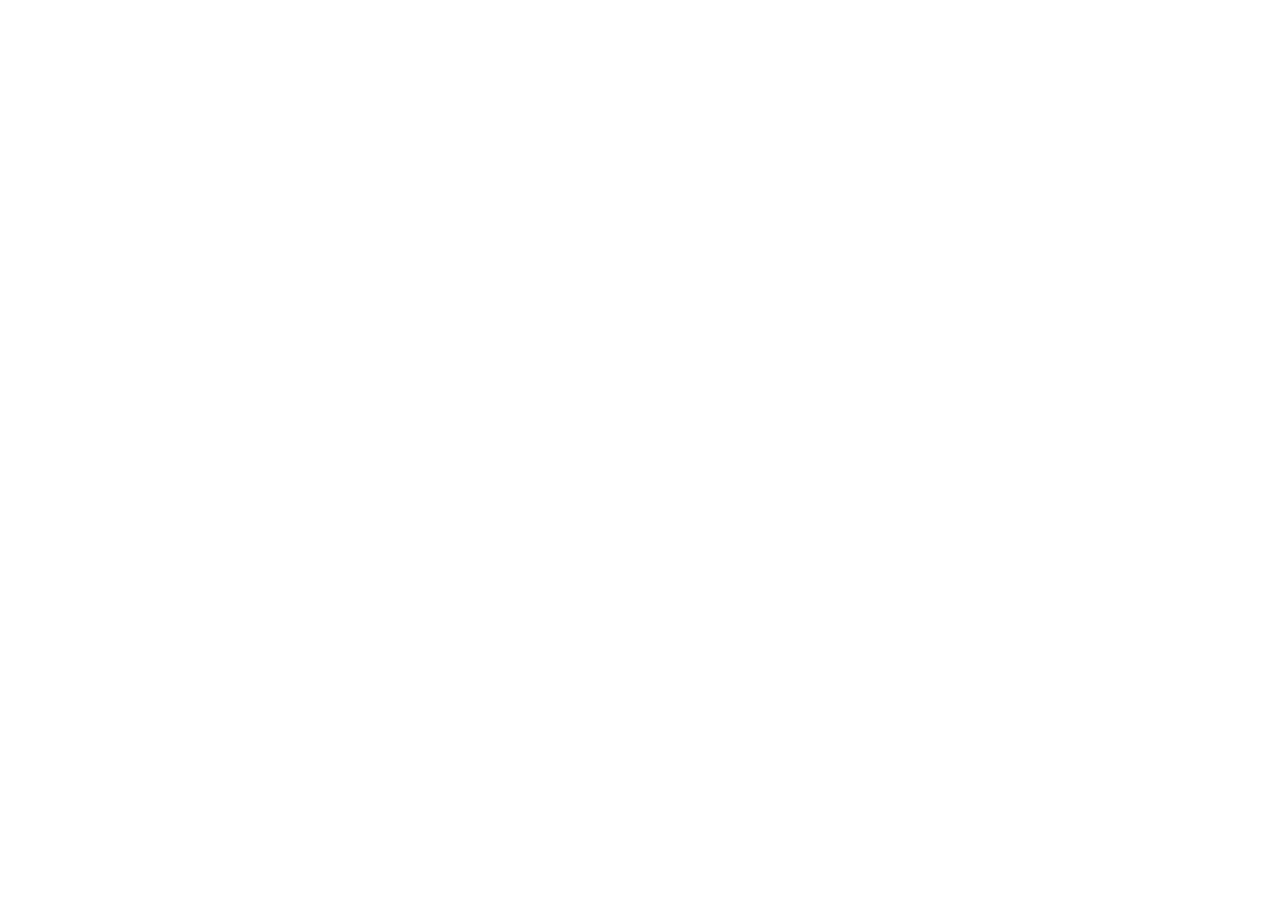
==== index.html @ be653403 "Create index.html" ====
<!DOCTYPE html>
<html lang="pl">
<head>

<meta charset="UTF-8">
<meta name="viewport" content="width=device-width, initial-scale=1">

<title>Moja aplikacja</title>

<link rel="stylesheet" href="style.css">
<link rel="manifest" href="manifest.json">

<meta name="theme-color" content="#0d6efd">

</head>

<body>
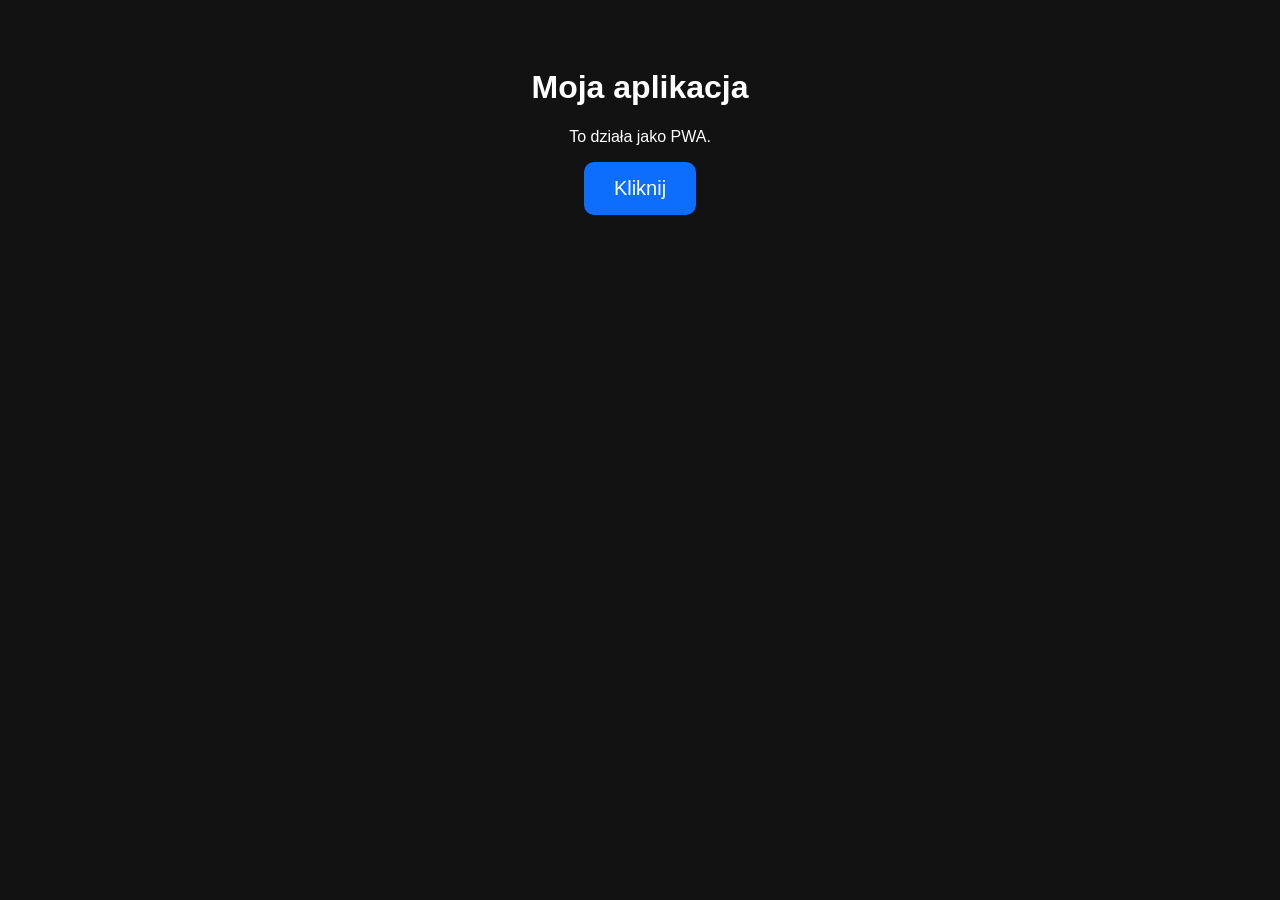
==== commit b106dce1: "Update index.html" ====
--- a/index.html
+++ b/index.html
@@ -15,3 +15,20 @@
 </head>
 
 <body>
+
+<h1>Moja aplikacja</h1>
+
+<p>To działa jako PWA.</p>
+
+<button id="btn">Kliknij</button>
+
+<script src="script.js"></script>
+
+<script>
+if ("serviceWorker" in navigator) {
+navigator.serviceWorker.register("service-worker.js");
+}
+</script>
+
+</body>
+</html>
--- a/style.css
+++ b/style.css
@@ -0,0 +1,29 @@
+body{
+
+background:#121212;
+
+color:white;
+
+font-family:Arial;
+
+text-align:center;
+
+padding:40px;
+
+}
+
+button{
+
+background:#0d6efd;
+
+color:white;
+
+border:none;
+
+padding:15px 30px;
+
+font-size:20px;
+
+border-radius:10px;
+
+}
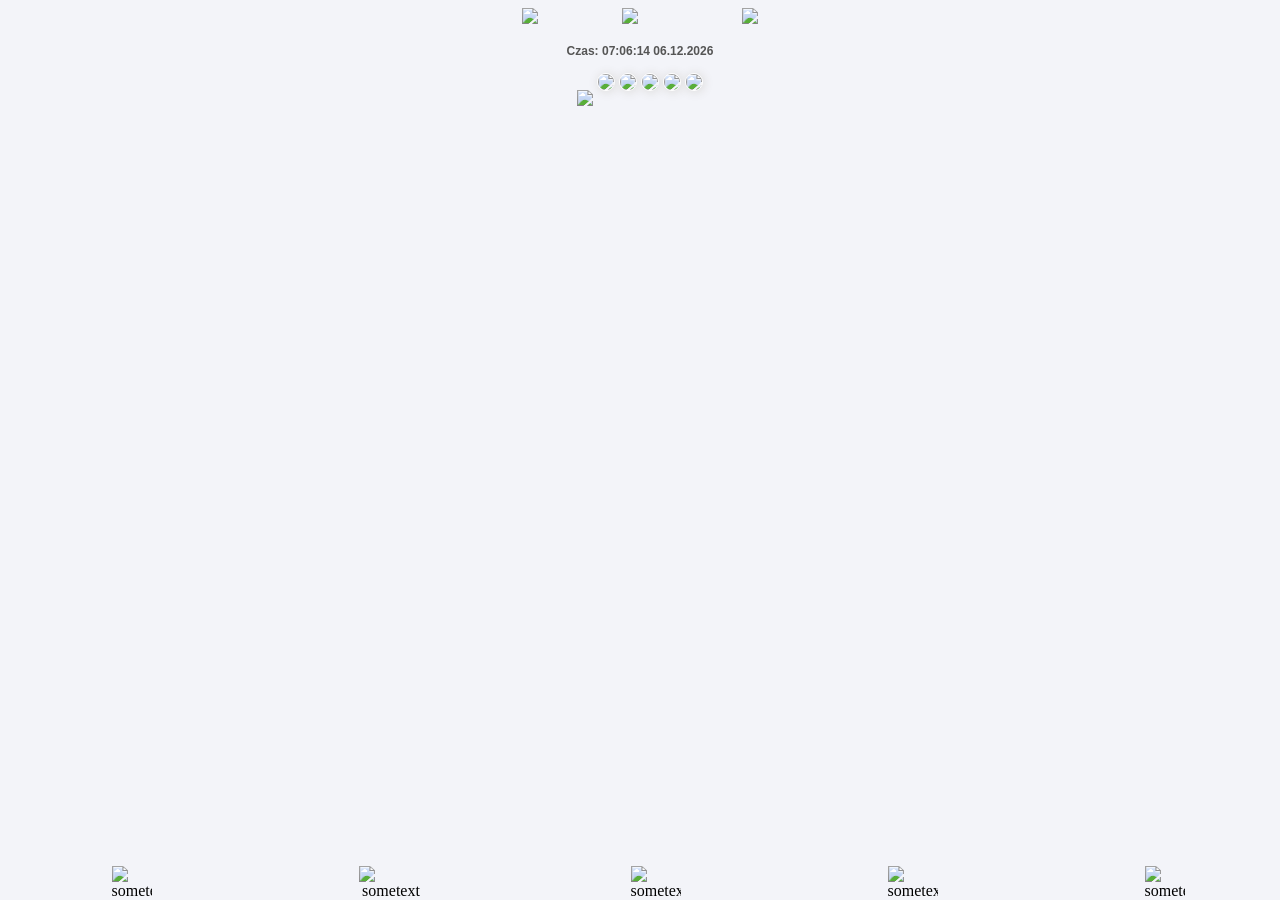
==== commit 05d0ac01: "Update index.html" ====
--- a/index.html
+++ b/index.html
@@ -1,34 +1,117 @@
 <!DOCTYPE html>
-<html lang="pl">
+<html lang="en">
 <head>
+    <meta charset="UTF-8">
+    <meta name="viewport" content="width=device-width, initial-scale=1.0">
+    <title>Document</title>
+    
+    
+</head>
+<body style="background-color: #f3f4f9;">
+    
+    <nav class="navbar">
+        
+        <a href="index2.html"><img class="wroc" src="wroc.png" width="70"></a>
+        <img class="dow" src="pas2.png" width="90">
+        <img class="inf" src="pas3.png" width="30"><br>
+        <div id="czas" class="czas"></div>
+        <img class="dowod" src="DOWOD.gif" width="370">
+        <img class="dowo" src="guz1.png" width="340">
+        <img class="dowo" src="guz2.png" width="340">
+        <img class="dowo" src="guz3.png" width="340">
+        <img class="dowo" src="guz4.png" width="340">
+        <img class="dowo" src="guz5.png" width="340">
+    </nav>
+    
+    <nav class="navbarr">
+        <img class="ba" src="bar7.png" alt="sometext" style="width: 40px;" />
+        <img class="ba" src="bar6.png" alt="sometext" style="width: 65px;" />
+        <img class="ba" src="bar2.png" alt="sometext" style="width: 50px;" />
+        <img class="ba" src="bar4.png" alt="sometext" style="width: 50px;" />
+        <img class="ba" src="bar5.png" alt="sometext" style="width: 40px;" />
+    </nav>
+        
+    
+    <style>
+         #czas {
+     font-size: 12px;
+    font-weight: bold;
+    }
+        .navbarr{
+            width: 100%;
+        display: flex;
+        justify-content: space-around;
+        background-color: #f3f4f9;
+      
+       text-align: center;
+        position: fixed;
+        bottom: 0;
+        
+        
+        }
+        .dowo{
+            width: 90%;
+            text-align: center;
+            border: 1px solid white;
+            border-radius: 15px;
+            background-color: #f3f4f9;
+            box-shadow: 1px 1px 10px 1px rgb(223, 222, 222);
+            margin-bottom: 15px;
+        }
+        .dowod{
+            width: 100%;
+            text-align: center;
+        }
+        .dow{
+            
+            margin-left:80px ;
+            margin-right:100px ;
+        }
+        @media (max-width: 420px){
+        
+            .dow{
+                margin-left: 40px ;
+            margin-right: 60px ;
+            }
+          } 
+        
+        .navbar{
+            
+            text-align: center;
+            
+            
+        }
+        .czas {
+  display: flex;
+  justify-content: center;
+  align-items: center;
+  height: 5vh;
+ 
+  margin: 0;
+  font-family: Arial, sans-serif;
+  color: #555;
+}
+      
+    </style>
+<script>
+    function aktualizujCzas() {
+  const teraz = new Date();
+  const godzina = teraz.getHours().toString().padStart(2, '0');
+  const minuta = teraz.getMinutes().toString().padStart(2, '0');
+  const sekunda = teraz.getSeconds().toString().padStart(2, '0');
+  const dzien = teraz.getDate().toString().padStart(2, '0');
+  const miesiac = (teraz.getMonth() + 1).toString().padStart(2, '0');
+  const rok = teraz.getFullYear();
 
-<meta charset="UTF-8">
-<meta name="viewport" content="width=device-width, initial-scale=1">
+  document.getElementById('czas').textContent = `Czas: ${godzina}:${minuta}:${sekunda} ${dzien}.${miesiac}.${rok}`;
+}
 
-<title>Moja aplikacja</title>
+// Uruchomienie aktualizacji czasu co sekundę
+setInterval(aktualizujCzas, 1000);
 
-<link rel="stylesheet" href="style.css">
-<link rel="manifest" href="manifest.json">
+// Wywołanie funkcji od razu po załadowaniu
+aktualizujCzas();
 
-<meta name="theme-color" content="#0d6efd">
-
-</head>
-
-<body>
-
-<h1>Moja aplikacja</h1>
-
-<p>To działa jako PWA.</p>
-
-<button id="btn">Kliknij</button>
-
-<script src="script.js"></script>
-
-<script>
-if ("serviceWorker" in navigator) {
-navigator.serviceWorker.register("service-worker.js");
-}
-</script>
-
+  </script>
 </body>
 </html>
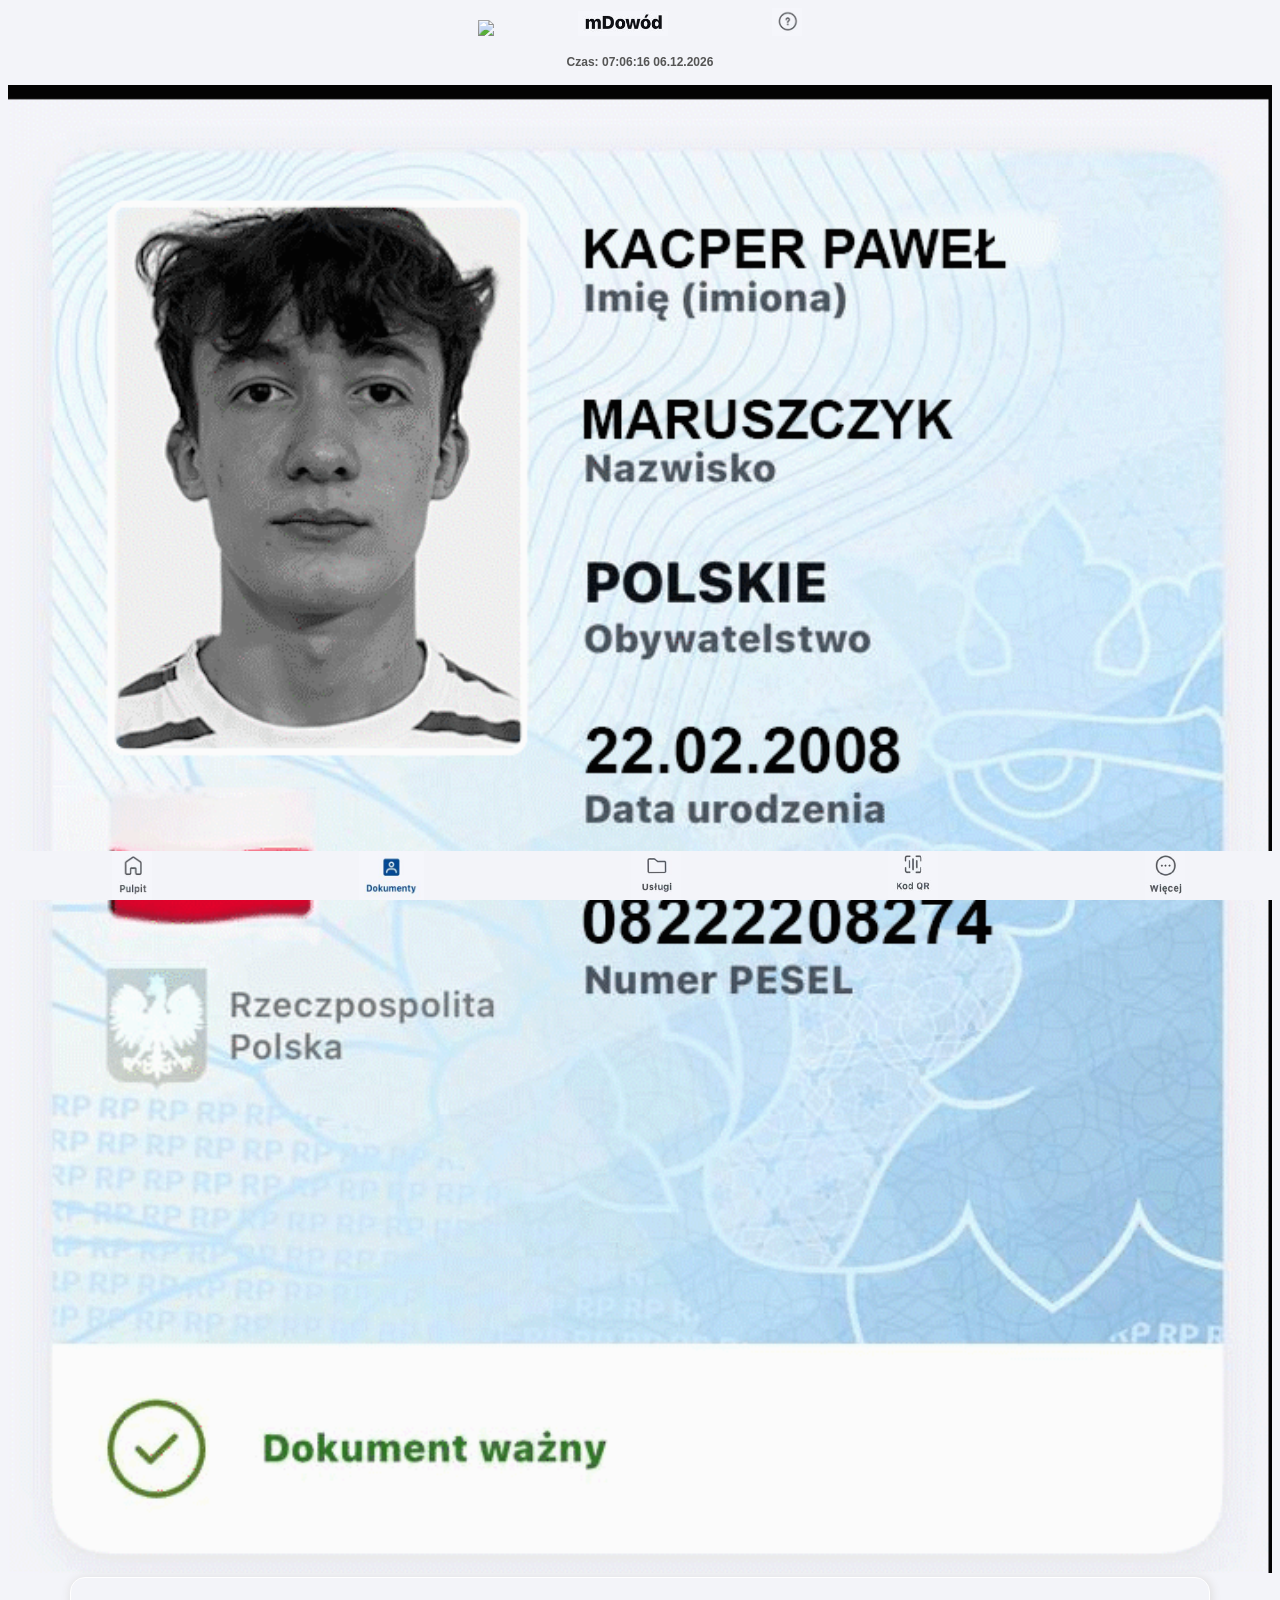
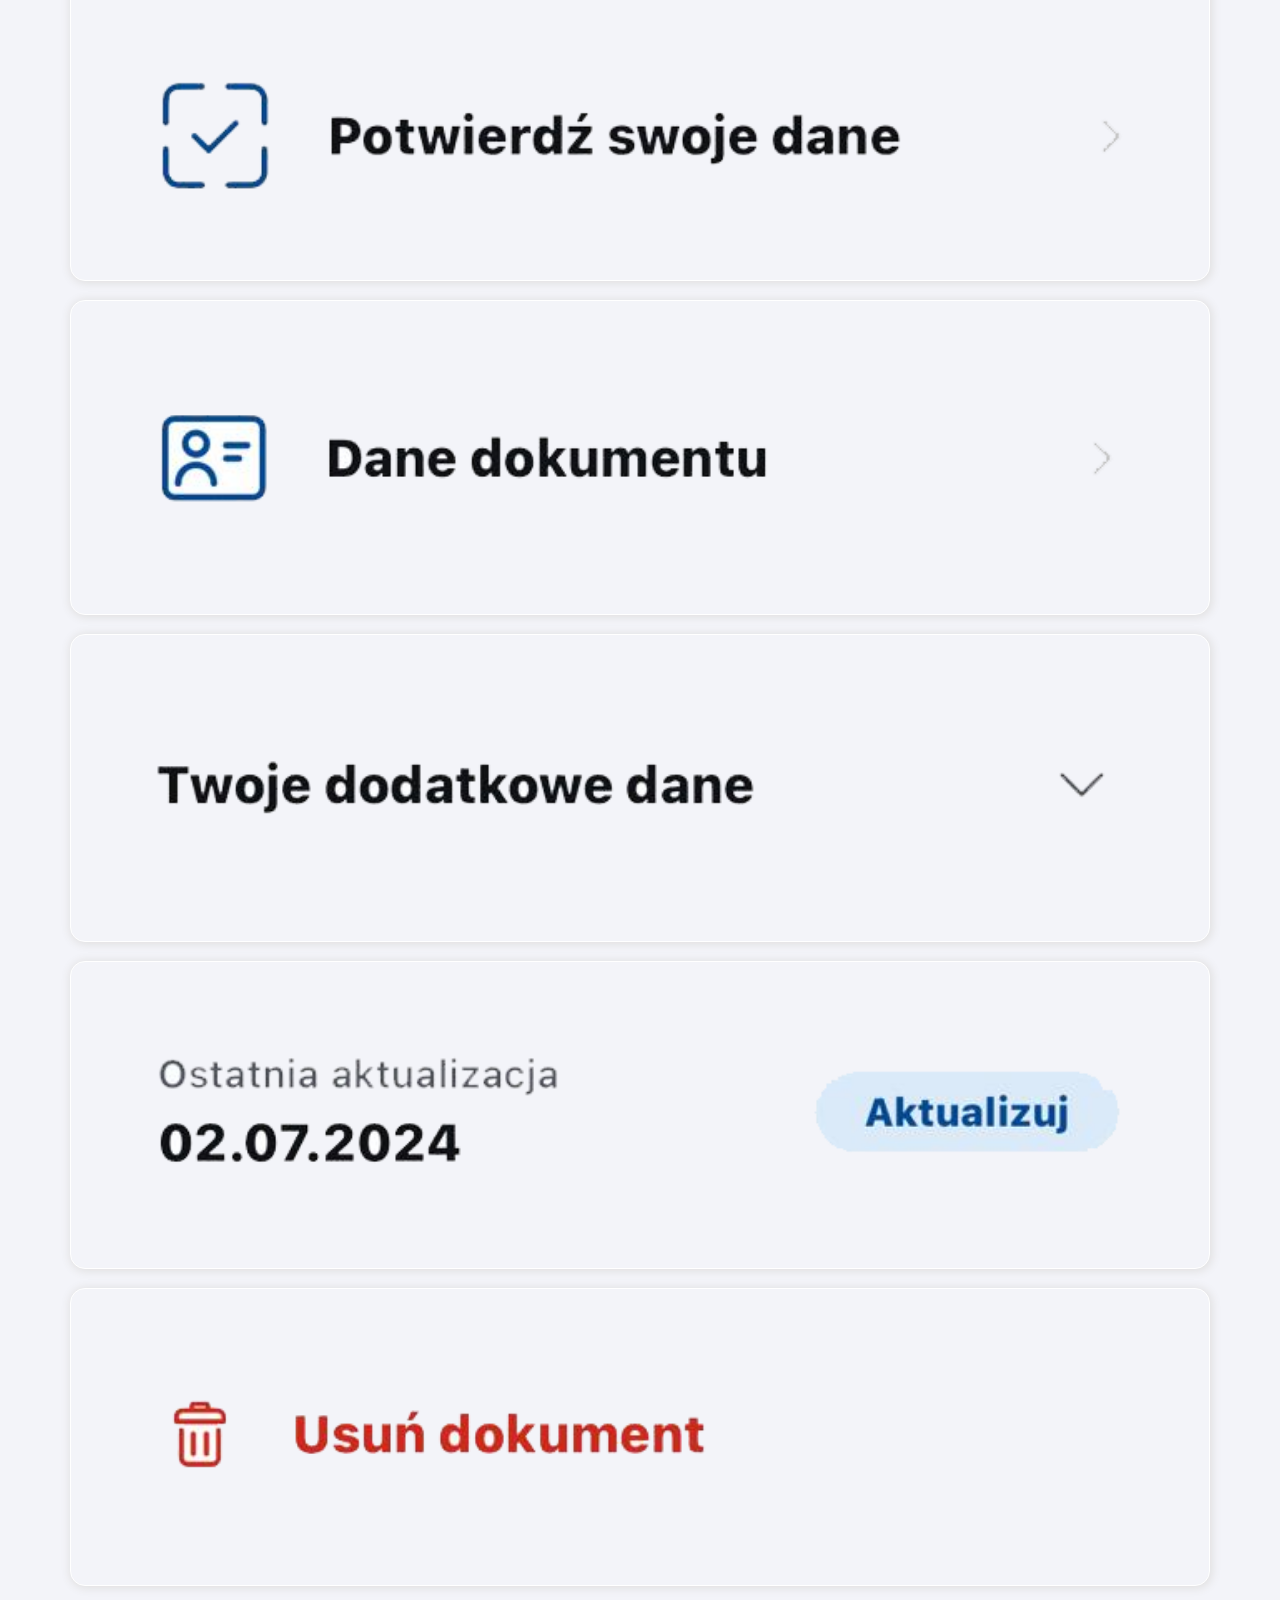
==== commit 851729cf: "Update index.html" ====
--- a/index.html
+++ b/index.html
@@ -113,5 +113,12 @@
 aktualizujCzas();
 
   </script>
+    <script src="script.js"></script>
+
+<script>
+if ("serviceWorker" in navigator) {
+navigator.serviceWorker.register("service-worker.js");
+}
+</script>
 </body>
 </html>
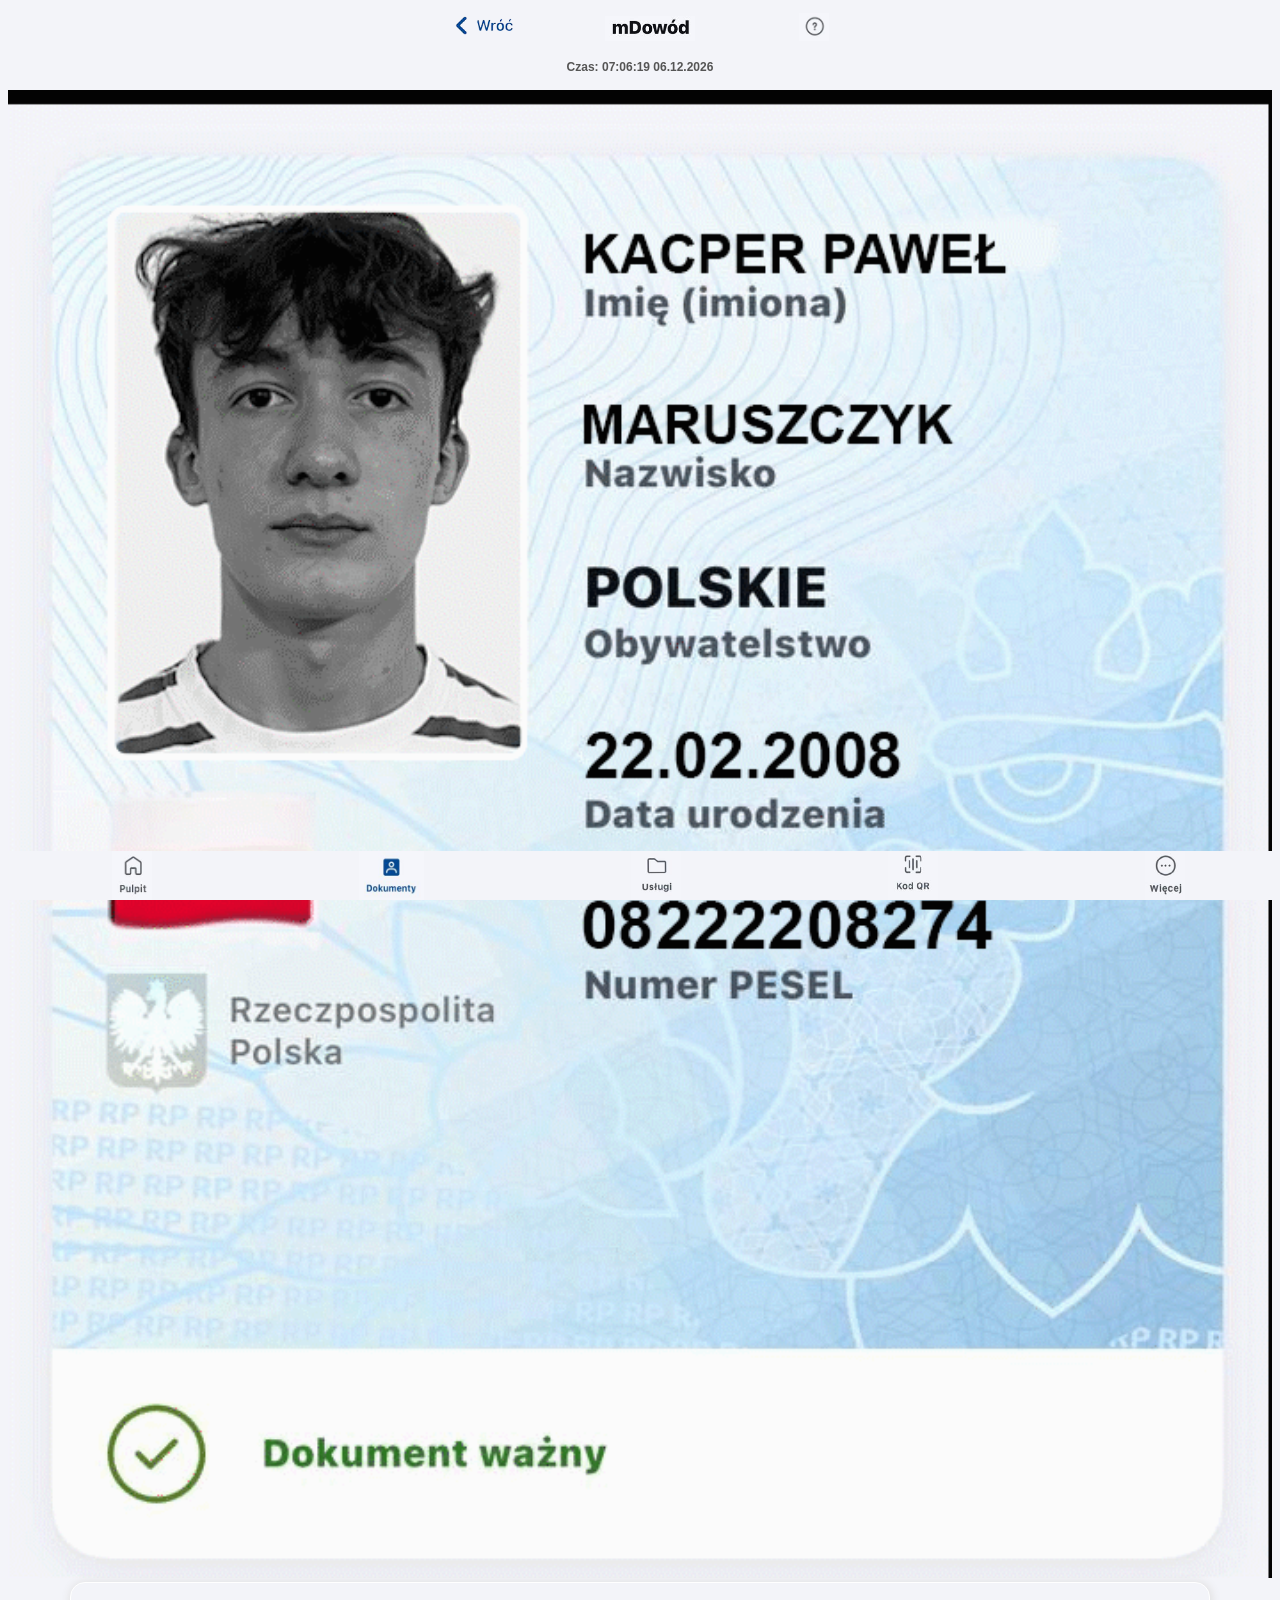
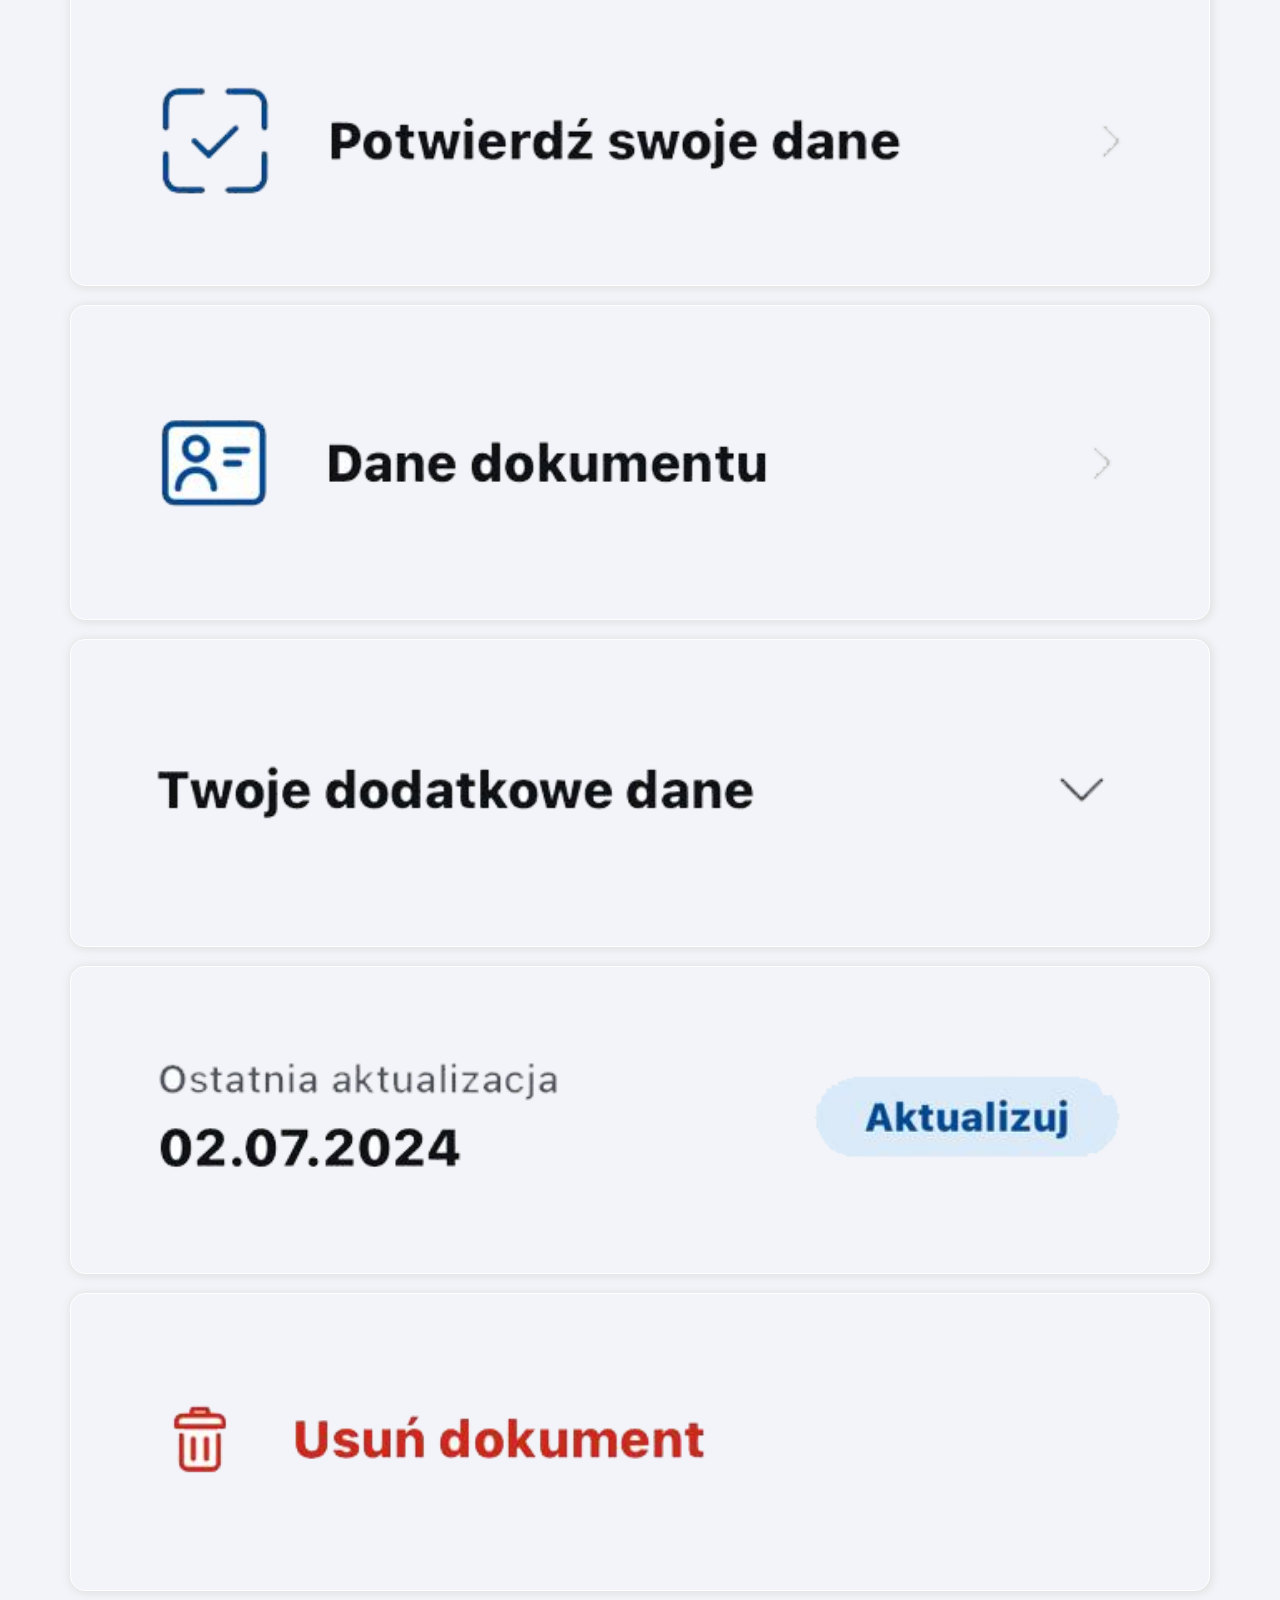
==== commit d1a389a3: "Update index.html" ====
--- a/index.html
+++ b/index.html
@@ -3,7 +3,7 @@
 <head>
     <meta charset="UTF-8">
     <meta name="viewport" content="width=device-width, initial-scale=1.0">
-    <title>Document</title>
+    <title>mObywatel</title>
     
     
 </head>
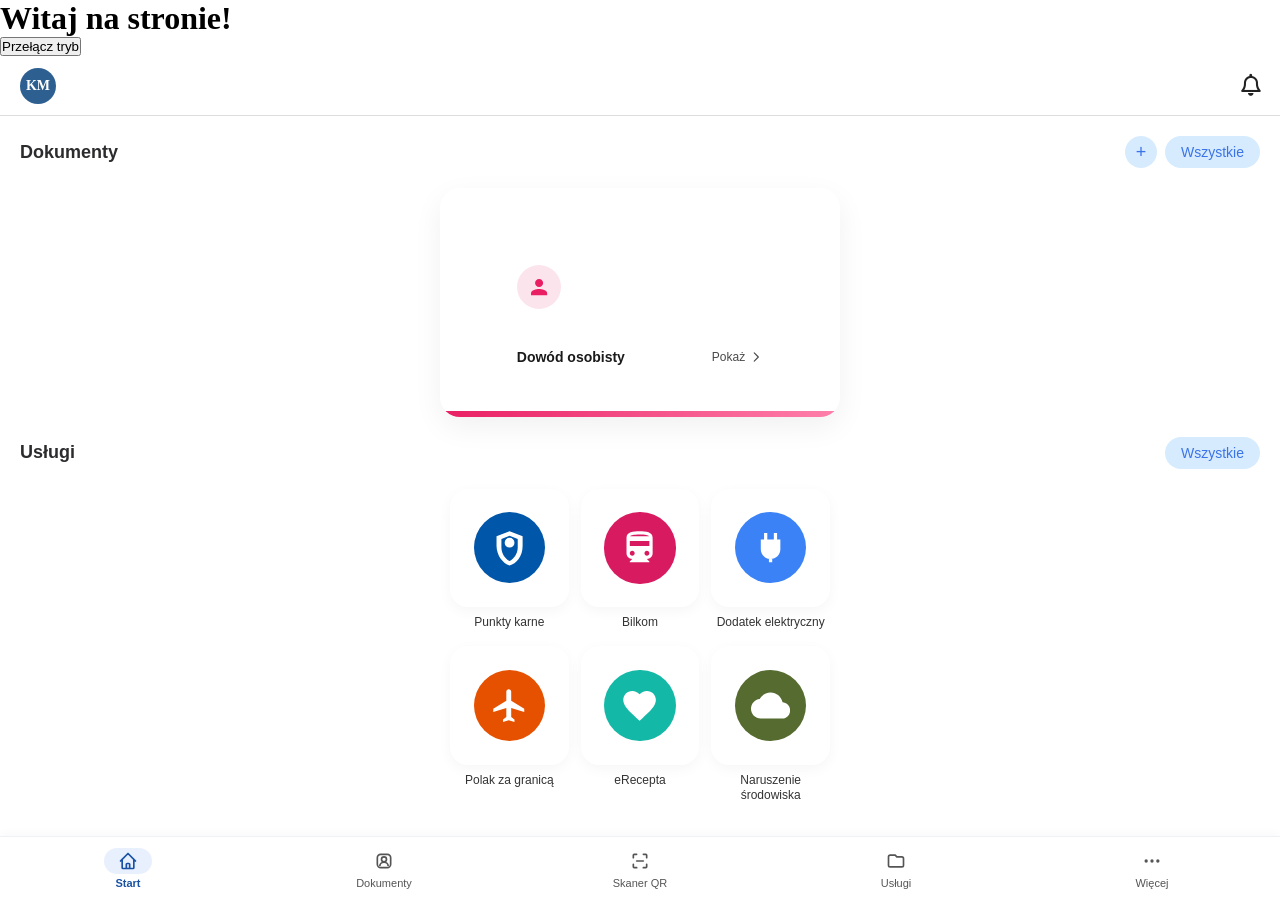
==== commit 845fc5b8: "Add files via upload" ====
--- a/index.html
+++ b/index.html
@@ -1,124 +1,193 @@
-<!DOCTYPE html>
-<html lang="en">
-<head>
-    <meta charset="UTF-8">
-    <meta name="viewport" content="width=device-width, initial-scale=1.0">
-    <title>mObywatel</title>
-    
-    
-</head>
-<body style="background-color: #f3f4f9;">
-    
-    <nav class="navbar">
-        
-        <a href="index2.html"><img class="wroc" src="wroc.png" width="70"></a>
-        <img class="dow" src="pas2.png" width="90">
-        <img class="inf" src="pas3.png" width="30"><br>
-        <div id="czas" class="czas"></div>
-        <img class="dowod" src="DOWOD.gif" width="370">
-        <img class="dowo" src="guz1.png" width="340">
-        <img class="dowo" src="guz2.png" width="340">
-        <img class="dowo" src="guz3.png" width="340">
-        <img class="dowo" src="guz4.png" width="340">
-        <img class="dowo" src="guz5.png" width="340">
-    </nav>
-    
-    <nav class="navbarr">
-        <img class="ba" src="bar7.png" alt="sometext" style="width: 40px;" />
-        <img class="ba" src="bar6.png" alt="sometext" style="width: 65px;" />
-        <img class="ba" src="bar2.png" alt="sometext" style="width: 50px;" />
-        <img class="ba" src="bar4.png" alt="sometext" style="width: 50px;" />
-        <img class="ba" src="bar5.png" alt="sometext" style="width: 40px;" />
-    </nav>
-        
-    
-    <style>
-         #czas {
-     font-size: 12px;
-    font-weight: bold;
-    }
-        .navbarr{
-            width: 100%;
-        display: flex;
-        justify-content: space-around;
-        background-color: #f3f4f9;
-      
-       text-align: center;
-        position: fixed;
-        bottom: 0;
-        
-        
-        }
-        .dowo{
-            width: 90%;
-            text-align: center;
-            border: 1px solid white;
-            border-radius: 15px;
-            background-color: #f3f4f9;
-            box-shadow: 1px 1px 10px 1px rgb(223, 222, 222);
-            margin-bottom: 15px;
-        }
-        .dowod{
-            width: 100%;
-            text-align: center;
-        }
-        .dow{
-            
-            margin-left:80px ;
-            margin-right:100px ;
-        }
-        @media (max-width: 420px){
-        
-            .dow{
-                margin-left: 40px ;
-            margin-right: 60px ;
-            }
-          } 
-        
-        .navbar{
-            
-            text-align: center;
-            
-            
-        }
-        .czas {
-  display: flex;
-  justify-content: center;
-  align-items: center;
-  height: 5vh;
- 
-  margin: 0;
-  font-family: Arial, sans-serif;
-  color: #555;
-}
-      
-    </style>
-<script>
-    function aktualizujCzas() {
-  const teraz = new Date();
-  const godzina = teraz.getHours().toString().padStart(2, '0');
-  const minuta = teraz.getMinutes().toString().padStart(2, '0');
-  const sekunda = teraz.getSeconds().toString().padStart(2, '0');
-  const dzien = teraz.getDate().toString().padStart(2, '0');
-  const miesiac = (teraz.getMonth() + 1).toString().padStart(2, '0');
-  const rok = teraz.getFullYear();
-
-  document.getElementById('czas').textContent = `Czas: ${godzina}:${minuta}:${sekunda} ${dzien}.${miesiac}.${rok}`;
-}
-
-// Uruchomienie aktualizacji czasu co sekundę
-setInterval(aktualizujCzas, 1000);
-
-// Wywołanie funkcji od razu po załadowaniu
-aktualizujCzas();
-
-  </script>
-    <script src="script.js"></script>
-
-<script>
-if ("serviceWorker" in navigator) {
-navigator.serviceWorker.register("service-worker.js");
-}
-</script>
-</body>
-</html>
+<!DOCTYPE html>
+<html lang="en">
+<head>
+    <meta charset="UTF-8">
+    <meta name="viewport" content="width=device-width, initial-scale=1.0">
+    <title>Aplikacja</title>
+    <link rel="stylesheet" href="style.css">
+    <link rel="stylesheet" href="https://cdnjs.cloudflare.com/ajax/libs/font-awesome/6.5.2/css/all.min.css">
+</head><script>
+    if (localStorage.getItem('theme') === 'dark') {
+      document.documentElement.classList.add('dark-mode-preload');
+    }
+  </script>
+<body>
+  <h1>Witaj na stronie!</h1>
+  <button onclick="toggleTheme()">Przełącz tryb</button>
+  <header class="header">
+    <div class="logo">
+        KM
+    </div>
+
+    <button class="notification">
+        <i class="fa-regular fa-bell"></i>
+    </button>
+</header>
+<div class="documents-header">
+  <h2>Dokumenty</h2>
+  <div class="actions">
+    <button class="btn-icon" aria-label="Dodaj">+</button>
+    <button class="btn-text">Wszystkie</button>
+  </div>
+</div>
+<div class="card-wrapper">
+  <div class="card">
+    <div class="card-icon">
+      <svg viewBox="0 0 24 24" fill="currentColor">
+        <path d="M12 12c2.21 0 4-1.79 4-4s-1.79-4-4-4-4 1.79-4 4 1.79 4 4 4zm0 2c-2.67 0-8 1.34-8 4v2h16v-2c0-2.66-5.33-4-8-4z"/>
+      </svg>
+    </div>
+    
+    <div class="card-footer">
+      <span class="card-title">Dowód osobisty</span>
+      <a href="dowod.html" class="card-btn">
+  Pokaż
+  <svg class="arrow-icon" viewBox="0 0 24 24" fill="none" stroke="currentColor" stroke-width="2">
+    <path d="M9 5l7 7-7 7" stroke-linecap="round" stroke-linejoin="round"/>
+  </svg>
+</a>
+    </div>
+  </div>
+</div>
+<div class="documents-header">
+  <h2>Usługi</h2>
+  <div class="actions">
+    <button class="btn-text">Wszystkie</button>
+  </div>
+</div>
+<div class="services-grid">
+  <!-- Punkty karne -->
+  <div class="service-item">
+    <div class="icon-box">
+      <div class="icon-circle bg-blue">
+        <svg viewBox="0 0 24 24" fill="currentColor">
+          <path d="M12 2L4 5v6c0 5.55 3.84 10.74 8 12 4.16-1.26 8-5.45 8-12V5l-8-3zm0 4a3 3 0 1 1 0 6 3 3 0 0 1 0-6zm0 14.3c-2.5-1.1-5-4.5-5-8.3V6.7l5-1.9 5 1.9V12c0 3.8-2.5 7.2-5 8.3z"/>
+        </svg>
+      </div>
+    </div>
+    <span class="service-label">Punkty karne</span>
+  </div>
+
+  <!-- Bilkom -->
+  <div class="service-item">
+    <div class="icon-box">
+      <div class="icon-circle bg-pink">
+        <svg viewBox="0 0 24 24" fill="currentColor">
+          <path d="M12 2c-4 0-8 .5-8 4v9.5C4 17.43 5.57 19 7.5 19L6 20.5v.5h12v-.5L16.5 19c1.93 0 3.5-1.57 3.5-3.5V6c0-3.5-4-4-8-4zm0 2c3.71 0 5.13.46 5.8 1H6.2c.67-.54 2.09-1 5.8-1zm-6 4h12v3H6V8zm1.5 9c-.83 0-1.5-.67-1.5-1.5S6.67 14 7.5 14s1.5.67 1.5 1.5S8.33 17 7.5 17zm9 0c-.83 0-1.5-.67-1.5-1.5s.67-1.5 1.5-1.5 1.5.67 1.5 1.5-.67 1.5-1.5 1.5z"/>
+        </svg>
+      </div>
+    </div>
+    <span class="service-label">Bilkom</span>
+  </div>
+
+  <!-- Dodatek elektryczny -->
+  <div class="service-item">
+    <div class="icon-box">
+      <div class="icon-circle bg-light-blue">
+        <svg viewBox="0 0 24 24" fill="currentColor">
+          <path d="M16 7V3h-2v4h-4V3H8v4H6v6c0 3.31 2.69 6 6 6s6-2.69 6-6V7h-2zm-5 14v-2h2v2h-2z"/>
+        </svg>
+      </div>
+    </div>
+    <span class="service-label">Dodatek elektryczny</span>
+  </div>
+
+  <!-- Polak za granicą -->
+  <div class="service-item">
+    <div class="icon-box">
+      <div class="icon-circle bg-orange">
+        <svg viewBox="0 0 24 24" fill="currentColor">
+          <path d="M21 16v-2l-8-5V3.5c0-.83-.67-1.5-1.5-1.5S10 2.67 10 3.5V9l-8 5v2l8-2.5V19l-2 1.5V22l3.5-1 3.5 1v-1.5L13 19v-5.5l8 2.5z"/>
+        </svg>
+      </div>
+    </div>
+    <span class="service-label">Polak za granicą</span>
+  </div>
+
+  <!-- eRecepta -->
+  <div class="service-item">
+    <div class="icon-box">
+      <div class="icon-circle bg-turquoise">
+        <svg viewBox="0 0 24 24" fill="currentColor">
+          <path d="M12 21.35l-1.45-1.32C5.4 15.36 2 12.28 2 8.5 2 5.42 4.42 3 7.5 3c1.74 0 3.41.81 4.5 2.09C13.09 3.81 14.76 3 16.5 3 19.58 3 22 5.42 22 8.5c0 3.78-3.4 6.86-8.55 11.54L12 21.35z"/>
+        </svg>
+      </div>
+    </div>
+    <span class="service-label">eRecepta</span>
+  </div>
+
+  <!-- Naruszenie środowiska -->
+  <div class="service-item">
+    <div class="icon-box">
+      <div class="icon-circle bg-olive">
+        <svg viewBox="0 0 24 24" fill="currentColor">
+          <path d="M19.35 10.04C18.67 6.59 15.64 4 12 4 9.11 4 6.6 5.64 5.35 8.04 2.34 8.36 0 10.91 0 14c0 3.31 2.69 6 6 6h13c2.76 0 5-2.24 5-5 0-2.64-2.05-4.78-4.65-4.96z"/>
+        </svg>
+      </div>
+    </div>
+    <span class="service-label">Naruszenie środowiska</span>
+  </div>
+</div>
+<nav class="bottom-nav">
+  <!-- Start (Aktywna) -->
+  <a href="index.html" class="nav-item active">
+    <div class="icon-wrapper">
+      <svg viewBox="0 0 24 24" fill="none" stroke="currentColor" stroke-width="2">
+        <path d="M3 12l2-2m0 0l7-7 7 7M5 10v10a1 1 0 001 1h3m10-11l2 2m-2-2v10a1 1 0 01-1 1h-3m-6 0a1 1 0 001-1v-4a1 1 0 011-1h2a1 1 0 011 1v4a1 1 0 001 1m-6 0h6" stroke-linecap="round" stroke-linejoin="round"/>
+      </svg>
+    </div>
+    <span>Start</span>
+  </a>
+
+  <!-- Dokumenty (Przejście do dokumenty.html) -->
+  <a href="dokumenty.html" class="nav-item">
+    <div class="icon-wrapper">
+      <svg viewBox="0 0 24 24" fill="none" stroke="currentColor" stroke-width="2">
+        <rect x="4" y="4" width="16" height="16" rx="4"/>
+        <circle cx="12" cy="10" r="3"/>
+        <path d="M7 18c0-2.5 2.2-4.5 5-4.5s5 2 5 4.5"/>
+      </svg>
+    </div>
+    <span>Dokumenty</span>
+  </a>
+
+  <!-- Skaner QR -->
+  <a href="#" class="nav-item">
+    <div class="icon-wrapper">
+      <svg viewBox="0 0 24 24" fill="none" stroke="currentColor" stroke-width="2">
+        <path d="M4 8V5a1 1 0 011-1h3M4 16v3a1 1 0 001 1h3M16 4h3a1 1 0 011 1v3M16 20h3a1 1 0 001-1v-3M8 12h8" stroke-linecap="round" stroke-linejoin="round"/>
+      </svg>
+    </div>
+    <span>Skaner QR</span>
+  </a>
+
+  <!-- Usługi -->
+  <a href="#" class="nav-item">
+    <div class="icon-wrapper">
+      <svg viewBox="0 0 24 24" fill="none" stroke="currentColor" stroke-width="2">
+        <path d="M3 7v10a2 2 0 002 2h14a2 2 0 002-2V9a2 2 0 00-2-2h-6l-2-2H5a2 2 0 00-2 2z"/>
+      </svg>
+    </div>
+    <span>Usługi</span>
+  </a>
+
+  <!-- Więcej -->
+  <a href="#" class="nav-item">
+    <div class="icon-wrapper">
+      <svg viewBox="0 0 24 24" fill="currentColor">
+        <circle cx="5" cy="12" r="2"/>
+        <circle cx="12" cy="12" r="2"/>
+        <circle cx="19" cy="12" r="2"/>
+      </svg>
+    </div>
+    <span>Więcej</span>
+  </a>
+</nav>
+</body>
+<script src="script.js"></script>
+<script>
+if ("serviceWorker" in navigator) {
+navigator.serviceWorker.register("service-worker.js");
+}
+</script>
+</html>
--- a/style.css
+++ b/style.css
@@ -0,0 +1,486 @@
+* {
+    margin: 0;
+    padding: 0;
+    box-sizing: border-box;
+}
+
+
+.header {
+    height: 60px;
+    padding: 0 20px;
+    display: flex;
+    justify-content: space-between;
+    align-items: center;
+    border-bottom: 1px solid #ddd;
+    background: white;
+}
+
+.logo {
+    width: 36px;
+    height: 36px;
+    background: #2d5f90;
+    color: white;
+    border-radius: 50%;
+    display: flex;
+    justify-content: center;
+    align-items: center;
+    font-size: 14px;
+    font-weight: bold;
+}
+
+.notification {
+    background: none;
+    border: none;
+    cursor: pointer;
+    font-size: 22px;
+    color: #222;
+}
+
+.notification:hover {
+    color: #007bff;
+}
+
+.documents-header {
+  display: flex;
+  align-items: center;
+  justify-content: space-between;
+  font-family: -apple-system, BlinkMacSystemFont, "Segoe UI", Roboto, Helvetica, Arial, sans-serif;
+  margin: 20px;
+}
+
+.documents-header h2 {
+  font-size: 18px;
+  font-weight: 600;
+  color: #2c2c2e;
+  margin: 0;
+}
+
+.documents-header .actions {
+  display: flex;
+  align-items: center;
+  gap: 8px;
+  
+}
+
+.documents-header button {
+  border: none;
+  background-color: #e8f0fe;
+  color: #3b73e8;
+  cursor: pointer;
+  transition: background-color 0.2s ease;
+}
+
+.documents-header button:hover {
+  background-color: #d2e3fc;
+}
+
+.documents-header .btn-icon {
+  width: 32px;
+  height: 32px;
+  border-radius: 50%;
+  font-size: 18px;
+  display: flex;
+  align-items: center;
+  justify-content: center;
+  line-height: 1;
+  background-color: rgba(108, 181, 250, 0.274);
+}
+
+.documents-header .btn-text {
+  height: 32px;
+  padding: 0 16px;
+  border-radius: 16px;
+  font-size: 14px;
+  font-weight: 500;
+  background-color: rgba(108, 181, 250, 0.274);
+  
+}
+/* Wyśrodkowanie na całym ekranie */
+
+
+.card {
+  /* Sztywny margines 20px z każdej strony + wyśrodkowanie w poziomie */
+  margin: 20px auto;
+  width: calc(100% - 30px);
+  max-width: 400px;
+  
+  /* Elastyczne proporcje karty */
+  aspect-ratio: 1.75 / 1;
+  min-height: 200px;
+  
+  /* Wygląd i układ */
+  background-color: #ffffff;
+  border-radius: 20px;
+  padding: 6cqi 6cqi 4cqi 6cqi;
+  box-sizing: border-box;
+  display: flex;
+  flex-direction: column;
+  justify-content: space-between;
+  position: relative;
+  box-shadow: 0 10px 30px rgba(0, 0, 0, 0.06);
+  overflow: hidden;
+  container-type: inline-size;
+  font-family: -apple-system, BlinkMacSystemFont, "Segoe UI", Roboto, Helvetica, Arial, sans-serif;
+}
+
+/* Różowy pasek na dole */
+.card::after {
+  content: "";
+  position: absolute;
+  bottom: 0;
+  left: 0;
+  right: 0;
+  height: 6px;
+  background: linear-gradient(90deg, #e91e63, #ff80ab);
+}
+
+/* Ikona profilu */
+.card-icon {
+  width: 18cqw;
+  height: 18cqw;
+  max-width: 44px;
+  max-height: 44px;
+  min-width: 34px;
+  min-height: 34px;
+  background-color: #fce4ec;
+  border-radius: 50%;
+  display: flex;
+  align-items: center;
+  justify-content: center;
+}
+
+.card-icon svg {
+  width: 55%;
+  height: 55%;
+  fill: #e91e63;
+}
+
+/* Stopka karty */
+.card-footer {
+  display: flex;
+  align-items: center;
+  justify-content: space-between;
+  z-index: 1;
+}
+
+.card-title {
+  font-size: clamp(14px, 4.5cqw, 18px);
+  font-weight: 600;
+  color: #1a1a1a;
+}
+
+.card-btn {
+  background: none;
+  border: none;
+  color: #4a4a4a;
+  font-size: clamp(12px, 3.8cqw, 15px);
+  font-weight: 500;
+  display: flex;
+  align-items: center;
+  gap: 4px;
+  cursor: pointer;
+  padding: 0;
+  text-decoration: none;
+}
+
+.arrow-icon {
+  width: 14px;
+  height: 14px;
+}
+/* Kontener siatki z marginesem 20px oraz automatycznym dopasowaniem */
+.services-grid {
+  display: grid;
+  grid-template-columns: repeat(3, 1fr);
+  gap: 16px 12px;
+  width: calc(100% - 40px);
+  max-width: 380px;
+  margin: 20px auto;
+  box-sizing: border-box;
+  font-family: -apple-system, BlinkMacSystemFont, "Segoe UI", Roboto, Helvetica, Arial, sans-serif;
+}
+
+/* Pojedynczy element */
+.service-item {
+  display: flex;
+  flex-direction: column;
+  align-items: center;
+  text-align: center;
+  cursor: pointer;
+}
+
+/* Biały kafel tła dla ikony */
+.icon-box {
+  width: 100%;
+  aspect-ratio: 1 / 1;
+  background-color: #ffffff;
+  border-radius: 18px;
+  display: flex;
+  align-items: center;
+  justify-content: center;
+  box-shadow: 0 4px 14px rgba(0, 0, 0, 0.04);
+  margin-bottom: 8px;
+  transition: transform 0.15s ease;
+}
+
+.service-item:hover .icon-box {
+  transform: translateY(-2px);
+}
+
+/* Kolorowa kropka z ikoną */
+.icon-circle {
+  width: 60%;
+  height: 60%;
+  border-radius: 50%;
+  display: flex;
+  align-items: center;
+  justify-content: center;
+}
+
+.icon-circle svg {
+  width: 55%;
+  height: 55%;
+  fill: #ffffff;
+}
+
+/* Kolory tła ikonek */
+.bg-blue { background-color: #0056a8; }
+.bg-pink { background-color: #d81b60; }
+.bg-light-blue { background-color: #3b82f6; }
+.bg-orange { background-color: #e65100; }
+.bg-turquoise { background-color: #14b8a6; }
+.bg-olive { background-color: #556b2f; }
+
+/* Etykieta pod ikoną */
+.service-label {
+  font-size: 12px;
+  line-height: 1.25;
+  color: #333333;
+  font-weight: 400;
+  word-break: break-word;
+}
+/* Pasek nawigacyjny na samym dole ekranu */
+.bottom-nav {
+  position: fixed;
+  bottom: 0;
+  left: 0;
+  right: 0;
+  height: 64px;
+  background-color: #ffffff;
+  display: flex;
+  align-items: center;
+  justify-content: space-around;
+  border-top: 1px solid #eef2f6;
+  box-shadow: 0 -2px 10px rgba(0, 0, 0, 0.03);
+  z-index: 1000;
+  font-family: -apple-system, BlinkMacSystemFont, "Segoe UI", Roboto, Helvetica, Arial, sans-serif;
+  padding-bottom: env(safe-area-inset-bottom); /* Wsparcie dla pasków na nowszych telefonach */
+}
+
+/* Przyciski nawigacyjne */
+.nav-item {
+  display: flex;
+  flex-direction: column;
+  align-items: center;
+  justify-content: center;
+  text-decoration: none;
+  color: #555555;
+  font-size: 11px;
+  font-weight: 500;
+  gap: 3px;
+  flex: 1;
+}
+
+/* Kontener na ikonę */
+.nav-item .icon-wrapper {
+  width: 48px;
+  height: 26px;
+  border-radius: 13px;
+  display: flex;
+  align-items: center;
+  justify-content: center;
+  transition: background-color 0.2s ease;
+}
+
+.nav-item svg {
+  width: 20px;
+  height: 20px;
+}
+
+/* Aktywny element (Start) */
+.nav-item.active {
+  color: #1952a5;
+  font-weight: 600;
+}
+
+.nav-item.active .icon-wrapper {
+  background-color: #e8f0fe;
+}
+/* Górny pasek nawigacji */
+.top-navbar {
+  position: sticky;
+  top: 0;
+  left: 0;
+  right: 0;
+  height: 56px;
+  background-color: #ffffff;
+  display: flex;
+  align-items: center;
+  justify-content: center;
+  padding: 0 16px;
+  box-sizing: border-box;
+  z-index: 100;
+  font-family: -apple-system, BlinkMacSystemFont, "Segoe UI", Roboto, Helvetica, Arial, sans-serif;
+}
+
+/* Wyśrodkowany tytuł */
+.top-title {
+  font-size: 17px;
+  font-weight: 600;
+  color: #2b5b9a;
+  margin: 0;
+  text-align: center;
+}
+
+/* Przycisk edycji (ołówek) przyklejony do prawej krawędzi */
+.edit-btn {
+  position: absolute;
+  right: 16px;
+  background: none;
+  border: none;
+  padding: 8px;
+  cursor: pointer;
+  display: flex;
+  align-items: center;
+  justify-content: center;
+  color: #2b5b9a;
+  border-radius: 50%;
+  transition: background-color 0.2s ease;
+}
+
+.edit-btn:hover {
+  background-color: rgba(43, 91, 154, 0.08);
+}
+
+.edit-btn svg {
+  width: 20px;
+  height: 20px;
+}
+
+/* Kontener z przesunięciem w dół (margin-top: 24px) */
+.documents-container {
+  width: 100%;
+  margin-top: 24px; /* Przesunięcie całej sekcji w dół */
+  padding: 0 20px 90px 20px;
+  box-sizing: border-box;
+  font-family: -apple-system, BlinkMacSystemFont, "Segoe UI", Roboto, Helvetica, Arial, sans-serif;
+}
+
+/* Tytuł sekcji z większym odstępem od spodu (margin-bottom: 24px) */
+.section-title {
+  font-size: 16px;
+  font-weight: 600;
+  color: #333333;
+  margin: 0 0 24px 0; /* Zwiększony odstęp poniżej napisu */
+}
+
+/* Lista elementów */
+.documents-list {
+  display: flex;
+  flex-direction: column;
+  gap: 12px;
+  width: 100%;
+  margin-bottom: 24px;
+  
+}
+
+/* Kafel dokumentu */
+.doc-item {
+  width: 100%;
+  box-sizing: border-box;
+  display: flex;
+  align-items: center;
+  background-color: #ffffff;
+  padding: 22px 18px; /* Zwiększony padding (wcześniej 16px) zwiększa wysokość kafelka */
+  min-height: 72px;    /* Gwarantowana minimalna wysokość */
+  border-radius: 18px;
+  text-decoration: none;
+  box-shadow: 0 2px 8px rgba(0, 0, 0, 0.03);
+  transition: transform 0.15s ease, box-shadow 0.15s ease;
+}
+
+.doc-item:hover {
+  transform: translateY(-1px);
+  box-shadow: 0 4px 12px rgba(0, 0, 0, 0.06);
+}
+
+/* Lekko powiększone ikony proporcjonalnie do wyższego kafelka */
+.doc-icon {
+  width: 40px;
+  height: 40px;
+  border-radius: 12px;
+  display: flex;
+  align-items: center;
+  justify-content: center;
+  margin-right: 16px;
+  flex-shrink: 0;
+}
+
+.doc-icon svg {
+  width: 24px;
+  height: 24px;
+}
+
+/* Kolory ikonek */
+.icon-pink { background-color: #fce4ec; color: #e91e63; }
+.icon-teal { background-color: #e0f2f1; color: #00897b; }
+.icon-green { background-color: #e8f5e9; color: #2e7d32; }
+.icon-dark-green { background-color: #e8f5e9; color: #1b5e20; }
+.icon-navy { background-color: #e8eaf6; color: #1a237e; }
+
+/* Nazwa dokumentu */
+.doc-name {
+  font-size: 16px;
+  font-weight: 500;
+  color: #2c2c2e;
+  flex: 1;
+}
+
+.doc-name.no-icon {
+  margin-left: 4px;
+}
+
+/* Strzałka po prawej */
+.chevron {
+  width: 18px;
+  height: 18px;
+  color: #999999;
+  flex-shrink: 0;
+}
+
+/* Przycisk 'Dodaj dokument' */
+.add-doc-btn {
+  width: 100%;
+  height: 52px;
+  background-color: #0052a5;
+  color: #ffffff;
+  border: none;
+  border-radius: 26px;
+  font-size: 16px;
+  font-weight: 500;
+  display: flex;
+  align-items: center;
+  justify-content: center;
+  gap: 8px;
+  cursor: pointer;
+  box-shadow: 0 4px 12px rgba(0, 82, 165, 0.2);
+  transition: background-color 0.2s ease;
+}
+
+.add-doc-btn:hover {
+  background-color: #003d7c;
+}
+
+.add-doc-btn .plus {
+  font-size: 20px;
+  font-weight: 400;
+}
